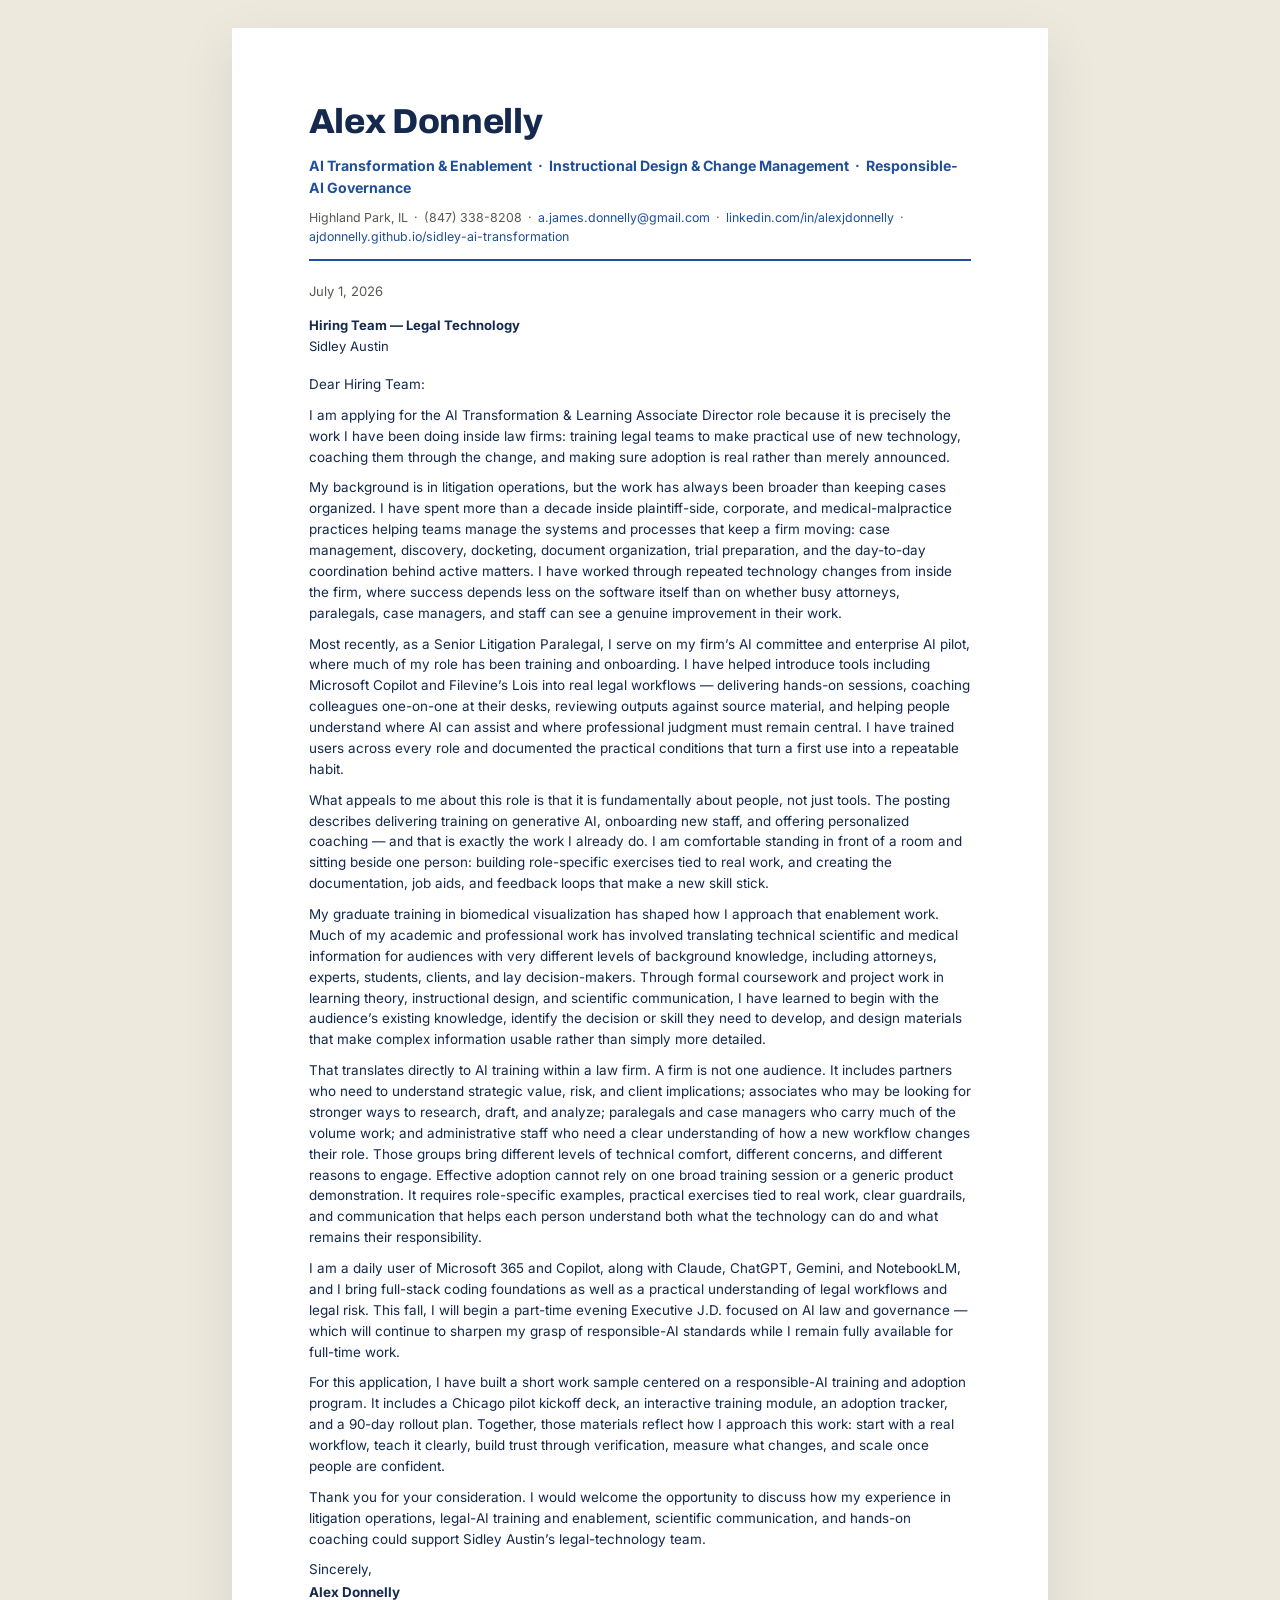
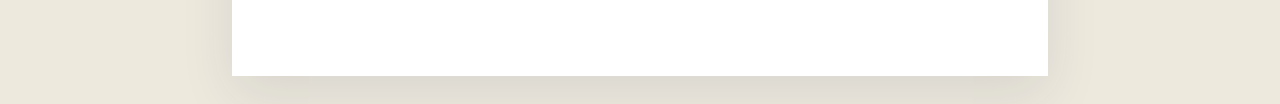
==== cover-letter.html @ 001d1a6f "Build full Sidley bio site: re-angle to AI Transformation & Learning Associate Director; multi-page " ====
<!doctype html>
<html lang="en">
<head>
<meta charset="utf-8">
<meta name="viewport" content="width=device-width, initial-scale=1">
<title>Alex Donnelly — Cover Letter · AI Transformation &amp; Learning Associate Director</title>
<link rel="icon" href="favicon.svg" type="image/svg+xml">
<link rel="preconnect" href="https://fonts.googleapis.com">
<link rel="preconnect" href="https://fonts.gstatic.com" crossorigin>
<link href="https://fonts.googleapis.com/css2?family=Archivo:wght@700;800&family=Inter:wght@400;500;600;700;800&display=swap" rel="stylesheet">
<style>
  :root { --ink:#14294d; --muted:#5b5852; --line:#d9d3c8; --accent:#1f4e9b; --paper:#ffffff; }
  * { box-sizing: border-box; }
  html, body { margin:0; padding:0; background:#eee9dd; color:var(--ink);
    font-family: Inter, ui-sans-serif, system-ui, -apple-system, "Segoe UI", Arial, sans-serif; line-height:1.55; }
  .sheet { max-width: 8.5in; margin: 28px auto; background: var(--paper); padding: 0.7in 0.8in 0.65in;
    box-shadow: 0 18px 50px rgba(20,41,77,0.10); }
  .name { margin:0; font-family:"Archivo", Inter, sans-serif; font-weight:800; font-size:26pt;
    letter-spacing:-0.01em; color:var(--ink); }
  .title-line { margin:6px 0 0; color:var(--accent); font-weight:700; font-size:10.6pt; }
  .contact { margin:9px 0 0; padding-bottom:13px; border-bottom:2px solid var(--accent);
    color:var(--muted); font-size:9.3pt; }
  .contact a { color:var(--accent); text-decoration:none; }
  .meta { margin:20px 0 0; font-size:9.8pt; }
  .meta .date { color:var(--muted); }
  .meta .to { margin-top:14px; }
  .meta .to strong { display:block; color:var(--ink); }
  .body p { margin:0 0 10px; font-size:10.1pt; }
  .sign { margin-top:16px; }
  .sign strong { display:block; margin-top:2px; }
  @page { size: letter; margin: 0.6in;
    @bottom-left { content: "Alex Donnelly \2014 Cover Letter \2014 AI Transformation & Learning Associate Director"; font-family: Inter, Arial, sans-serif; font-size: 7.5pt; color: #8a857c; }
    @bottom-right { content: "Page " counter(page) " of " counter(pages); font-family: Inter, Arial, sans-serif; font-size: 7.5pt; color: #8a857c; }
  }
  @media print {
    html, body { background:#fff; -webkit-print-color-adjust:exact; print-color-adjust:exact; }
    .sheet { box-shadow:none; margin:0; max-width:none; padding:0; }
    .body p { orphans: 3; widows: 3; }
  }
</style>
</head>
<body>
  <div class="sheet">
    <h1 class="name">Alex Donnelly</h1>
    <p class="title-line">AI Transformation &amp; Enablement &nbsp;·&nbsp; Instructional Design &amp; Change Management &nbsp;·&nbsp; Responsible-AI Governance</p>
    <p class="contact">
      Highland Park, IL &nbsp;·&nbsp; (847) 338-8208 &nbsp;·&nbsp;
      <a href="mailto:a.james.donnelly@gmail.com">a.james.donnelly@gmail.com</a> &nbsp;·&nbsp;
      <a href="https://www.linkedin.com/in/alexjdonnelly">linkedin.com/in/alexjdonnelly</a> &nbsp;·&nbsp;
      <a href="https://ajdonnelly.github.io/sidley-ai-transformation/">ajdonnelly.github.io/sidley-ai-transformation</a>
    </p>

    <div class="meta">
      <div class="date">July 1, 2026</div>
      <div class="to">
        <strong>Hiring Team — Legal Technology</strong>
        Sidley Austin
      </div>
    </div>

    <div class="body" style="margin-top:18px;">
      <p>Dear Hiring Team:</p>
      <p>
        I am applying for the AI Transformation &amp; Learning Associate Director role because it is precisely the work I have been
        doing inside law firms: training legal teams to make practical use of new technology, coaching them
        through the change, and making sure adoption is real rather than merely announced.
      </p>
      <p>
        My background is in litigation operations, but the work has always been broader than keeping cases
        organized. I have spent more than a decade inside plaintiff-side, corporate, and medical-malpractice
        practices helping teams manage the systems and processes that keep a firm moving: case management,
        discovery, docketing, document organization, trial preparation, and the day-to-day coordination behind
        active matters. I have worked through repeated technology changes from inside the firm, where success
        depends less on the software itself than on whether busy attorneys, paralegals, case managers, and staff
        can see a genuine improvement in their work.
      </p>
      <p>
        Most recently, as a Senior Litigation Paralegal, I serve on my firm&rsquo;s AI committee and enterprise
        AI pilot, where much of my role has been training and onboarding. I have helped introduce tools
        including Microsoft Copilot and Filevine&rsquo;s Lois into real legal workflows &mdash; delivering
        hands-on sessions, coaching colleagues one-on-one at their desks, reviewing outputs against source
        material, and helping people understand where AI can assist and where professional judgment must remain
        central. I have trained users across every role and documented the practical conditions that turn a
        first use into a repeatable habit.
      </p>
      <p>
        What appeals to me about this role is that it is fundamentally about people, not just tools. The posting
        describes delivering training on generative AI, onboarding new staff, and offering personalized coaching
        &mdash; and that is exactly the work I already do. I am comfortable standing in front of a room and
        sitting beside one person: building role-specific exercises tied to real work, and creating the
        documentation, job aids, and feedback loops that make a new skill stick.
      </p>
      <p>
        My graduate training in biomedical visualization has shaped how I approach that enablement work. Much of
        my academic and professional work has involved translating technical scientific and medical information
        for audiences with very different levels of background knowledge, including attorneys, experts, students,
        clients, and lay decision-makers. Through formal coursework and project work in learning theory,
        instructional design, and scientific communication, I have learned to begin with the audience&rsquo;s
        existing knowledge, identify the decision or skill they need to develop, and design materials that make
        complex information usable rather than simply more detailed.
      </p>
      <p>
        That translates directly to AI training within a law firm. A firm is not one audience. It includes
        partners who need to understand strategic value, risk, and client implications; associates who may be
        looking for stronger ways to research, draft, and analyze; paralegals and case managers who carry much
        of the volume work; and administrative staff who need a clear understanding of how a new workflow changes
        their role. Those groups bring different levels of technical comfort, different concerns, and different
        reasons to engage. Effective adoption cannot rely on one broad training session or a generic product
        demonstration. It requires role-specific examples, practical exercises tied to real work, clear
        guardrails, and communication that helps each person understand both what the technology can do and what
        remains their responsibility.
      </p>
      <p>
        I am a daily user of Microsoft 365 and Copilot, along with Claude, ChatGPT, Gemini, and NotebookLM, and
        I bring full-stack coding foundations as well as a practical understanding of legal workflows and legal
        risk. This fall, I will begin a part-time evening Executive J.D. focused on AI law and governance
        &mdash; which will continue to sharpen my grasp of responsible-AI standards while I remain fully
        available for full-time work.
      </p>
      <p>
        For this application, I have built a short work sample centered on a responsible-AI training and adoption
        program. It includes a Chicago pilot kickoff deck, an interactive training module, an adoption tracker,
        and a 90-day rollout plan. Together, those materials reflect how I approach this work: start with a real
        workflow, teach it clearly, build trust through verification, measure what changes, and scale once people
        are confident.
      </p>
      <p>
        Thank you for your consideration. I would welcome the opportunity to discuss how my experience in
        litigation operations, legal-AI training and enablement, scientific communication, and hands-on coaching
        could support Sidley Austin&rsquo;s legal-technology team.
      </p>
      <p class="sign">Sincerely,<strong>Alex Donnelly</strong></p>
    </div>
  </div>
</body>
</html>
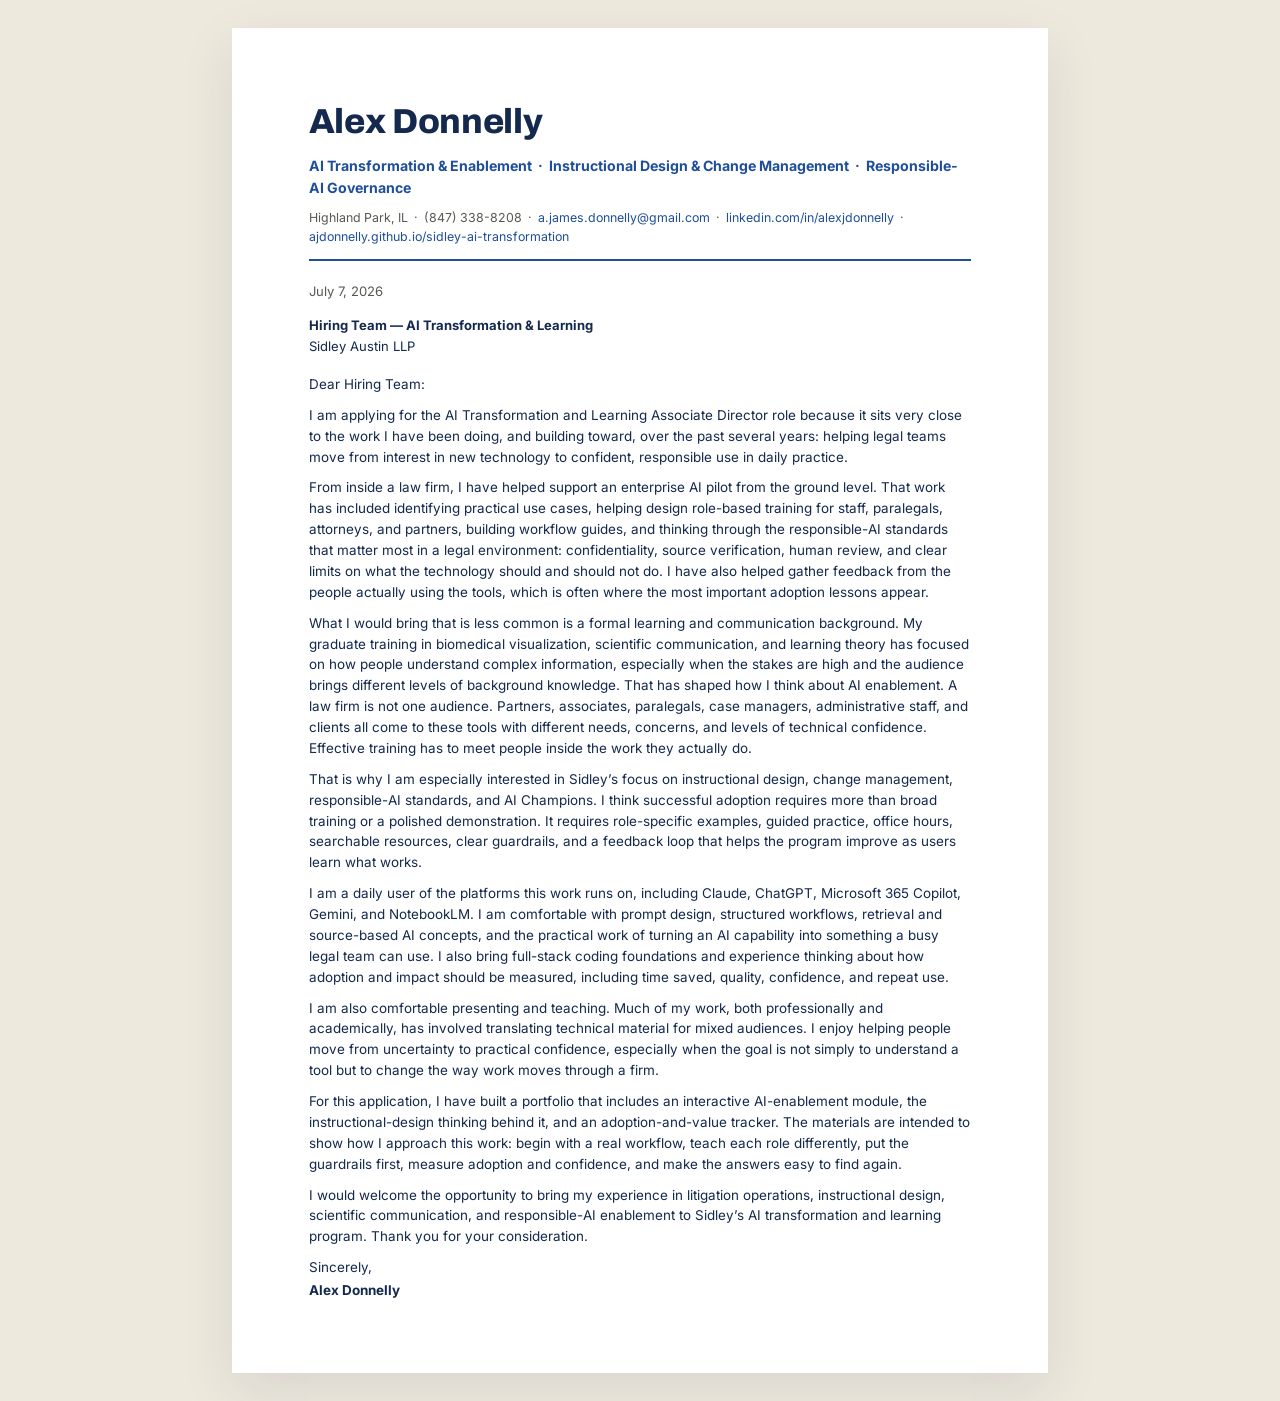
==== commit 57815ef3: "Update Sidley cover letter web version to final text" ====
--- a/cover-letter.html
+++ b/cover-letter.html
@@ -51,83 +51,67 @@
     </p>
 
     <div class="meta">
-      <div class="date">July 1, 2026</div>
+      <div class="date">July 7, 2026</div>
       <div class="to">
-        <strong>Hiring Team — Legal Technology</strong>
-        Sidley Austin
+        <strong>Hiring Team — AI Transformation &amp; Learning</strong>
+        Sidley Austin LLP
       </div>
     </div>
 
     <div class="body" style="margin-top:18px;">
       <p>Dear Hiring Team:</p>
       <p>
-        I am applying for the AI Transformation &amp; Learning Associate Director role because it is precisely the work I have been
-        doing inside law firms: training legal teams to make practical use of new technology, coaching them
-        through the change, and making sure adoption is real rather than merely announced.
+        I am applying for the AI Transformation and Learning Associate Director role because it sits very close
+        to the work I have been doing, and building toward, over the past several years: helping legal teams move
+        from interest in new technology to confident, responsible use in daily practice.
       </p>
       <p>
-        My background is in litigation operations, but the work has always been broader than keeping cases
-        organized. I have spent more than a decade inside plaintiff-side, corporate, and medical-malpractice
-        practices helping teams manage the systems and processes that keep a firm moving: case management,
-        discovery, docketing, document organization, trial preparation, and the day-to-day coordination behind
-        active matters. I have worked through repeated technology changes from inside the firm, where success
-        depends less on the software itself than on whether busy attorneys, paralegals, case managers, and staff
-        can see a genuine improvement in their work.
+        From inside a law firm, I have helped support an enterprise AI pilot from the ground level. That work has
+        included identifying practical use cases, helping design role-based training for staff, paralegals,
+        attorneys, and partners, building workflow guides, and thinking through the responsible-AI standards that
+        matter most in a legal environment: confidentiality, source verification, human review, and clear limits
+        on what the technology should and should not do. I have also helped gather feedback from the people
+        actually using the tools, which is often where the most important adoption lessons appear.
       </p>
       <p>
-        Most recently, as a Senior Litigation Paralegal, I serve on my firm&rsquo;s AI committee and enterprise
-        AI pilot, where much of my role has been training and onboarding. I have helped introduce tools
-        including Microsoft Copilot and Filevine&rsquo;s Lois into real legal workflows &mdash; delivering
-        hands-on sessions, coaching colleagues one-on-one at their desks, reviewing outputs against source
-        material, and helping people understand where AI can assist and where professional judgment must remain
-        central. I have trained users across every role and documented the practical conditions that turn a
-        first use into a repeatable habit.
+        What I would bring that is less common is a formal learning and communication background. My graduate
+        training in biomedical visualization, scientific communication, and learning theory has focused on how
+        people understand complex information, especially when the stakes are high and the audience brings
+        different levels of background knowledge. That has shaped how I think about AI enablement. A law firm is
+        not one audience. Partners, associates, paralegals, case managers, administrative staff, and clients all
+        come to these tools with different needs, concerns, and levels of technical confidence. Effective
+        training has to meet people inside the work they actually do.
       </p>
       <p>
-        What appeals to me about this role is that it is fundamentally about people, not just tools. The posting
-        describes delivering training on generative AI, onboarding new staff, and offering personalized coaching
-        &mdash; and that is exactly the work I already do. I am comfortable standing in front of a room and
-        sitting beside one person: building role-specific exercises tied to real work, and creating the
-        documentation, job aids, and feedback loops that make a new skill stick.
+        That is why I am especially interested in Sidley&rsquo;s focus on instructional design, change
+        management, responsible-AI standards, and AI Champions. I think successful adoption requires more than
+        broad training or a polished demonstration. It requires role-specific examples, guided practice, office
+        hours, searchable resources, clear guardrails, and a feedback loop that helps the program improve as
+        users learn what works.
       </p>
       <p>
-        My graduate training in biomedical visualization has shaped how I approach that enablement work. Much of
-        my academic and professional work has involved translating technical scientific and medical information
-        for audiences with very different levels of background knowledge, including attorneys, experts, students,
-        clients, and lay decision-makers. Through formal coursework and project work in learning theory,
-        instructional design, and scientific communication, I have learned to begin with the audience&rsquo;s
-        existing knowledge, identify the decision or skill they need to develop, and design materials that make
-        complex information usable rather than simply more detailed.
+        I am a daily user of the platforms this work runs on, including Claude, ChatGPT, Microsoft 365 Copilot,
+        Gemini, and NotebookLM. I am comfortable with prompt design, structured workflows, retrieval and
+        source-based AI concepts, and the practical work of turning an AI capability into something a busy legal
+        team can use. I also bring full-stack coding foundations and experience thinking about how adoption and
+        impact should be measured, including time saved, quality, confidence, and repeat use.
       </p>
       <p>
-        That translates directly to AI training within a law firm. A firm is not one audience. It includes
-        partners who need to understand strategic value, risk, and client implications; associates who may be
-        looking for stronger ways to research, draft, and analyze; paralegals and case managers who carry much
-        of the volume work; and administrative staff who need a clear understanding of how a new workflow changes
-        their role. Those groups bring different levels of technical comfort, different concerns, and different
-        reasons to engage. Effective adoption cannot rely on one broad training session or a generic product
-        demonstration. It requires role-specific examples, practical exercises tied to real work, clear
-        guardrails, and communication that helps each person understand both what the technology can do and what
-        remains their responsibility.
+        I am also comfortable presenting and teaching. Much of my work, both professionally and academically, has
+        involved translating technical material for mixed audiences. I enjoy helping people move from uncertainty
+        to practical confidence, especially when the goal is not simply to understand a tool but to change the
+        way work moves through a firm.
       </p>
       <p>
-        I am a daily user of Microsoft 365 and Copilot, along with Claude, ChatGPT, Gemini, and NotebookLM, and
-        I bring full-stack coding foundations as well as a practical understanding of legal workflows and legal
-        risk. This fall, I will begin a part-time evening Executive J.D. focused on AI law and governance
-        &mdash; which will continue to sharpen my grasp of responsible-AI standards while I remain fully
-        available for full-time work.
+        For this application, I have built a portfolio that includes an interactive AI-enablement module, the
+        instructional-design thinking behind it, and an adoption-and-value tracker. The materials are intended to
+        show how I approach this work: begin with a real workflow, teach each role differently, put the guardrails
+        first, measure adoption and confidence, and make the answers easy to find again.
       </p>
       <p>
-        For this application, I have built a short work sample centered on a responsible-AI training and adoption
-        program. It includes a Chicago pilot kickoff deck, an interactive training module, an adoption tracker,
-        and a 90-day rollout plan. Together, those materials reflect how I approach this work: start with a real
-        workflow, teach it clearly, build trust through verification, measure what changes, and scale once people
-        are confident.
-      </p>
-      <p>
-        Thank you for your consideration. I would welcome the opportunity to discuss how my experience in
-        litigation operations, legal-AI training and enablement, scientific communication, and hands-on coaching
-        could support Sidley Austin&rsquo;s legal-technology team.
+        I would welcome the opportunity to bring my experience in litigation operations, instructional design,
+        scientific communication, and responsible-AI enablement to Sidley&rsquo;s AI transformation and learning
+        program. Thank you for your consideration.
       </p>
       <p class="sign">Sincerely,<strong>Alex Donnelly</strong></p>
     </div>
